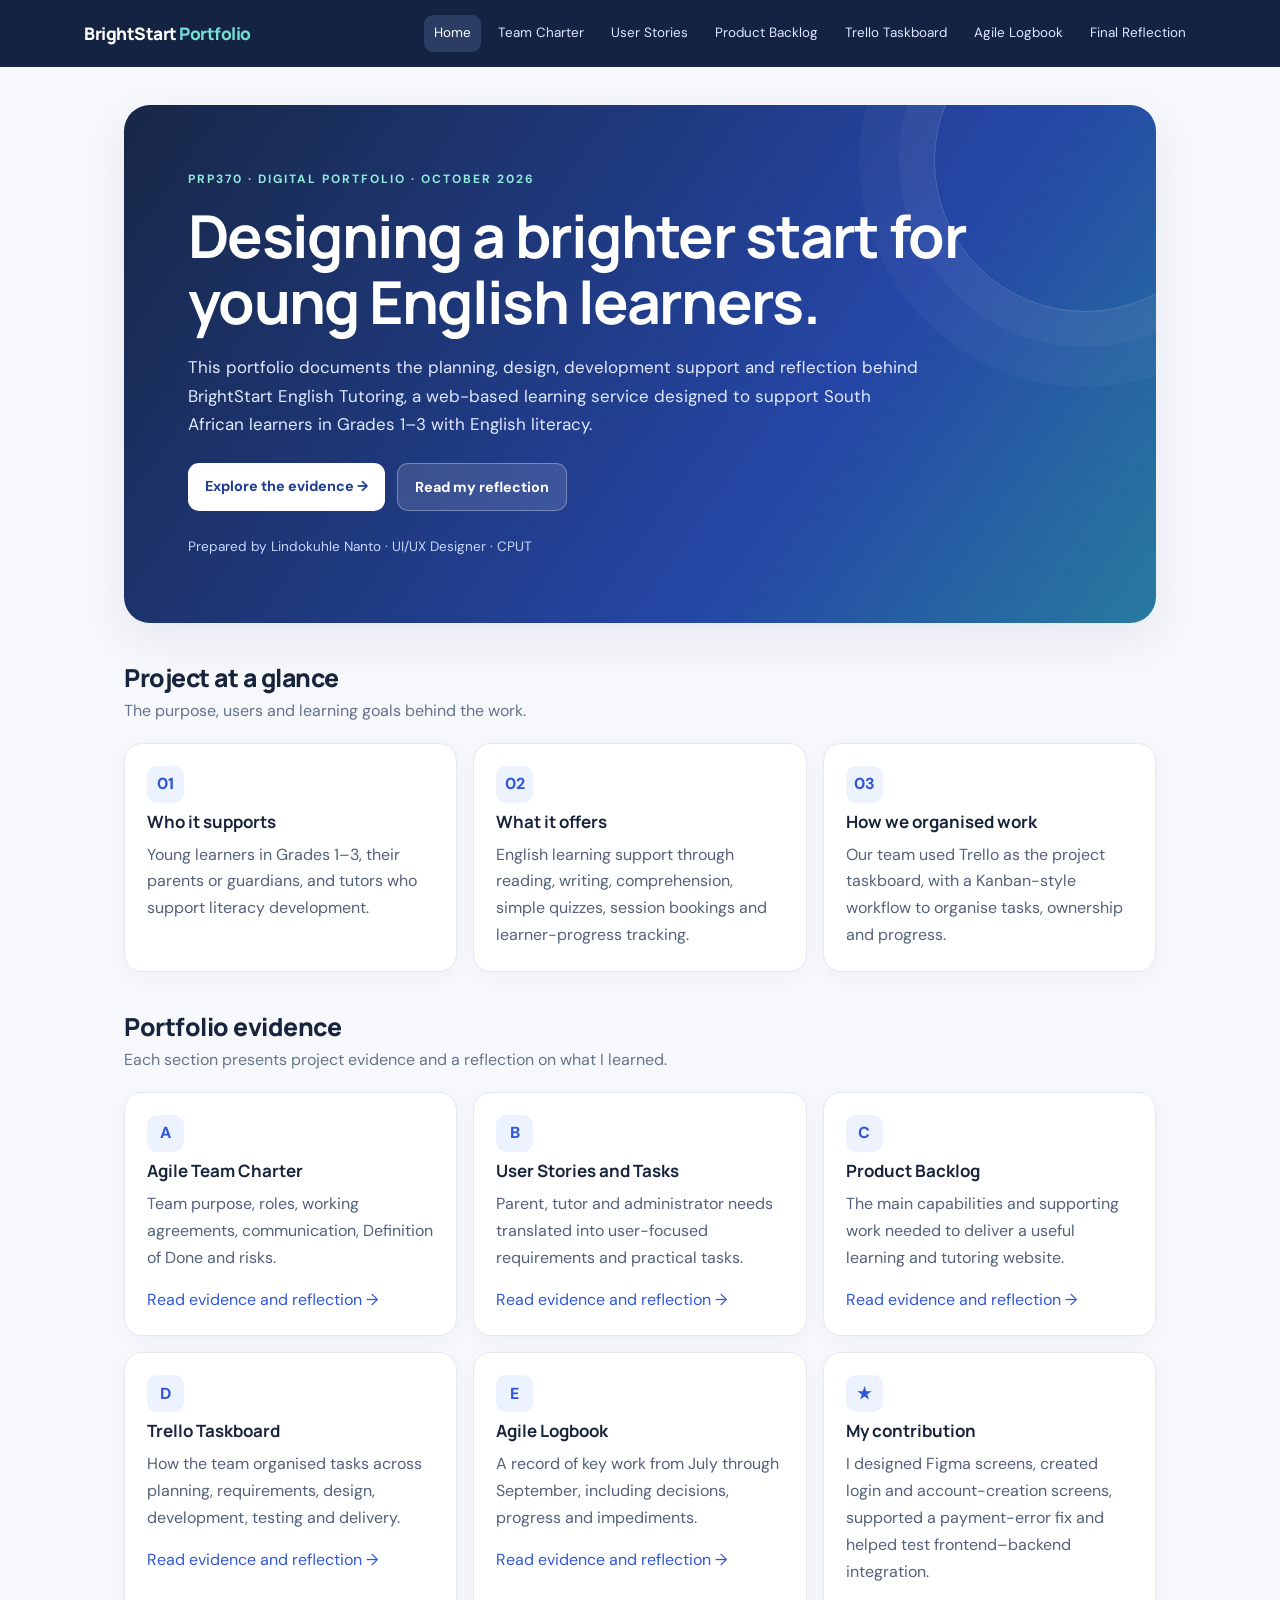
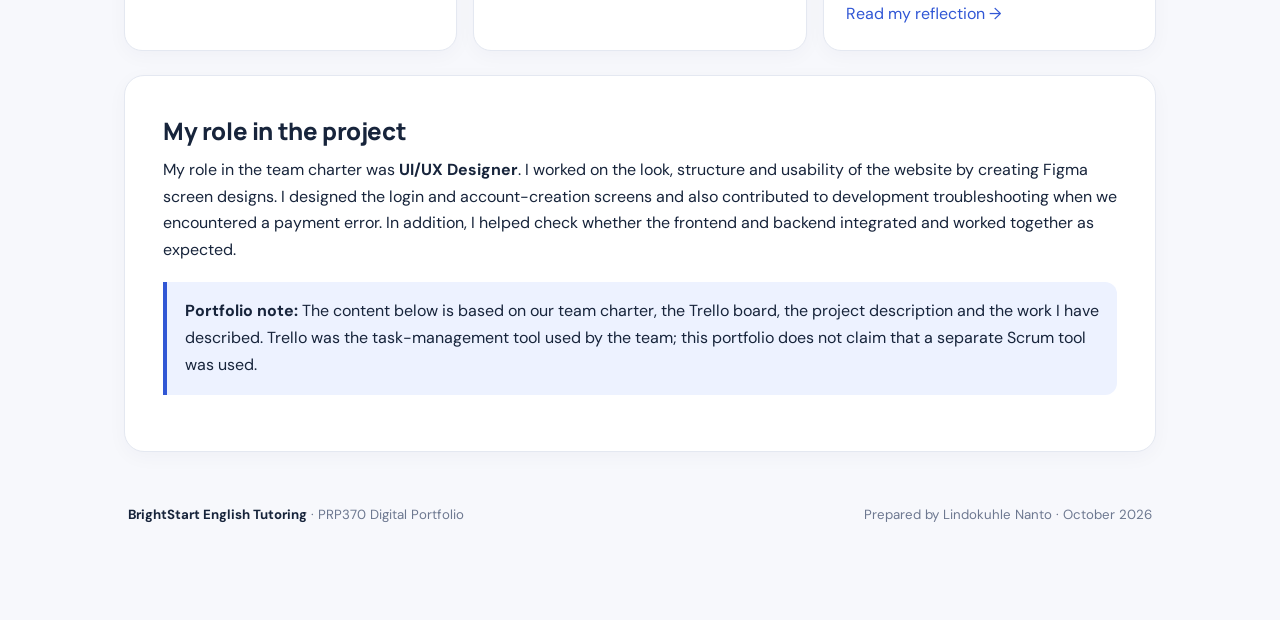
==== index.html @ 58a44426 "Add files via upload" ====
<!doctype html><html lang="en"><head><meta charset="utf-8"><meta name="viewport" content="width=device-width,initial-scale=1"><meta name="description" content="BrightStart English Tutoring digital portfolio by Lindokuhle Nanto"><title>Home | BrightStart Digital Portfolio</title><link rel="stylesheet" href="style.css"></head><body><header class="topbar"><div class="top-inner"><a class="brand" href="index.html">BrightStart <span>Portfolio</span></a><nav class="nav" aria-label="Main navigation"><a class="active" href="index.html">Home</a><a class="" href="agile-team-charter.html">Team Charter</a><a class="" href="user-stories-tasks.html">User Stories</a><a class="" href="product-backlog.html">Product Backlog</a><a class="" href="sprint-backlog.html">Trello Taskboard</a><a class="" href="agile-logbook.html">Agile Logbook</a><a class="" href="complete-submit.html">Final Reflection</a></nav></div></header><main class="wrap"><section class="hero"><div class="eyebrow">PRP370 · Digital Portfolio · October 2026</div><h1>Designing a brighter start for young English learners.</h1><p>This portfolio documents the planning, design, development support and reflection behind BrightStart English Tutoring, a web-based learning service designed to support South African learners in Grades 1–3 with English literacy.</p><div class="actions"><a class="btn" href="agile-team-charter.html">Explore the evidence →</a><a class="btn secondary" href="complete-submit.html">Read my reflection</a></div><div class="hero-note">Prepared by Lindokuhle Nanto · UI/UX Designer · CPUT</div></section>
<div class="section-head"><div><h2>Project at a glance</h2><p>The purpose, users and learning goals behind the work.</p></div></div><section class="grid"><article class="card"><span class="num">01</span><h3>Who it supports</h3><p>Young learners in Grades 1–3, their parents or guardians, and tutors who support literacy development.</p></article><article class="card"><span class="num">02</span><h3>What it offers</h3><p>English learning support through reading, writing, comprehension, simple quizzes, session bookings and learner-progress tracking.</p></article><article class="card"><span class="num">03</span><h3>How we organised work</h3><p>Our team used Trello as the project taskboard, with a Kanban-style workflow to organise tasks, ownership and progress.</p></article></section>
<div class="section-head"><div><h2>Portfolio evidence</h2><p>Each section presents project evidence and a reflection on what I learned.</p></div></div><section class="grid"><article class="card"><span class="num">A</span><h3>Agile Team Charter</h3><p>Team purpose, roles, working agreements, communication, Definition of Done and risks.</p><p style="margin-top:15px"><a href="agile-team-charter.html">Read evidence and reflection →</a></p></article><article class="card"><span class="num">B</span><h3>User Stories and Tasks</h3><p>Parent, tutor and administrator needs translated into user-focused requirements and practical tasks.</p><p style="margin-top:15px"><a href="user-stories-tasks.html">Read evidence and reflection →</a></p></article><article class="card"><span class="num">C</span><h3>Product Backlog</h3><p>The main capabilities and supporting work needed to deliver a useful learning and tutoring website.</p><p style="margin-top:15px"><a href="product-backlog.html">Read evidence and reflection →</a></p></article><article class="card"><span class="num">D</span><h3>Trello Taskboard</h3><p>How the team organised tasks across planning, requirements, design, development, testing and delivery.</p><p style="margin-top:15px"><a href="sprint-backlog.html">Read evidence and reflection →</a></p></article><article class="card"><span class="num">E</span><h3>Agile Logbook</h3><p>A record of key work from July through September, including decisions, progress and impediments.</p><p style="margin-top:15px"><a href="agile-logbook.html">Read evidence and reflection →</a></p></article><article class="card"><span class="num">★</span><h3>My contribution</h3><p>I designed Figma screens, created login and account-creation screens, supported a payment-error fix and helped test frontend–backend integration.</p><p style="margin-top:15px"><a href="complete-submit.html">Read my reflection →</a></p></article></section>
<section class="content"><h2>My role in the project</h2><p>My role in the team charter was <strong>UI/UX Designer</strong>. I worked on the look, structure and usability of the website by creating Figma screen designs. I designed the login and account-creation screens and also contributed to development troubleshooting when we encountered a payment error. In addition, I helped check whether the frontend and backend integrated and worked together as expected.</p><div class="callout"><strong>Portfolio note:</strong> The content below is based on our team charter, the Trello board, the project description and the work I have described. Trello was the task-management tool used by the team; this portfolio does not claim that a separate Scrum tool was used.</div></section><footer class="footer"><span><strong>BrightStart English Tutoring</strong> · PRP370 Digital Portfolio</span><span>Prepared by Lindokuhle Nanto · October 2026</span></footer></main></body></html>
---- style.css ----
@import url('https://fonts.googleapis.com/css2?family=DM+Sans:wght@400;500;600;700&family=Manrope:wght@400;500;600;700;800&display=swap');
:root{--ink:#17243b;--muted:#64748b;--paper:#f7f8fc;--white:#fff;--blue:#3157d5;--blue2:#213c9e;--teal:#2aa99a;--gold:#f3bd58;--line:#e4e8f1;--soft:#edf2ff;--mint:#e9f8f4;--shadow:0 16px 45px rgba(24,42,83,.08)}
*{box-sizing:border-box}html{scroll-behavior:smooth}body{margin:0;background:var(--paper);color:var(--ink);font-family:'DM Sans',sans-serif;line-height:1.68}a{color:var(--blue);text-decoration:none}a:hover{text-decoration:underline}.topbar{background:#142342;color:#fff}.top-inner{max-width:1160px;margin:auto;padding:15px 24px;display:flex;align-items:center;justify-content:space-between;gap:20px}.brand{font-family:Manrope,sans-serif;font-weight:800;letter-spacing:-.5px;color:#fff;font-size:1.08rem}.brand span{color:#77dfd1}.nav{display:flex;gap:7px;flex-wrap:wrap;justify-content:flex-end}.nav a{font-size:.84rem;color:#dfe7ff;padding:7px 10px;border-radius:9px}.nav a:hover,.nav a.active{background:#2b3d63;color:white;text-decoration:none}.wrap{max-width:1080px;margin:0 auto;padding:38px 24px 72px}.hero{background:linear-gradient(125deg,#172746 0%,#2546a6 66%,#2aa99a 130%);border-radius:26px;color:#fff;padding:clamp(30px,6vw,64px);position:relative;overflow:hidden;box-shadow:var(--shadow)}.hero:after{content:'';position:absolute;width:300px;height:300px;border:1px solid rgba(255,255,255,.18);border-radius:50%;right:-80px;top:-95px;box-shadow:0 0 0 35px rgba(255,255,255,.035),0 0 0 75px rgba(255,255,255,.03)}.eyebrow{text-transform:uppercase;letter-spacing:2px;font-size:.75rem;font-weight:700;color:#91eadc}.hero h1{font-family:Manrope,sans-serif;font-size:clamp(2.1rem,5vw,3.7rem);line-height:1.12;letter-spacing:-1.7px;max-width:780px;margin:14px 0 18px}.hero p{max-width:740px;color:#e1e9ff;font-size:1.06rem}.hero .hero-note{font-size:.85rem;color:#c8d7ff;margin-top:25px}.actions{display:flex;gap:12px;flex-wrap:wrap;margin-top:24px}.btn{display:inline-block;background:#fff;color:#1e3b91;padding:11px 17px;border-radius:11px;font-weight:700;font-size:.9rem}.btn.secondary{background:rgba(255,255,255,.12);color:#fff;border:1px solid rgba(255,255,255,.3)}.section-head{margin:38px 0 18px;display:flex;align-items:end;justify-content:space-between;gap:16px}.section-head h2{font:800 1.55rem Manrope,sans-serif;letter-spacing:-.5px;margin:0}.section-head p{color:var(--muted);margin:4px 0 0}.grid{display:grid;grid-template-columns:repeat(3,minmax(0,1fr));gap:16px}.grid.two{grid-template-columns:repeat(2,minmax(0,1fr))}.card{background:var(--white);border:1px solid var(--line);border-radius:18px;padding:22px;box-shadow:0 5px 20px rgba(24,42,83,.035)}.card h3{font:700 1.06rem Manrope,sans-serif;margin:7px 0 9px}.card p{color:#53627a;margin:0}.num{display:inline-grid;place-items:center;background:var(--soft);color:var(--blue);font-weight:800;border-radius:10px;width:37px;height:37px}.tag{display:inline-block;border-radius:999px;background:var(--mint);color:#167969;font-size:.75rem;font-weight:700;padding:4px 10px;margin:3px 5px 3px 0}.pill{display:inline-block;border-radius:999px;background:#fff1d6;color:#855400;padding:4px 10px;font-size:.76rem;font-weight:700}.content{margin-top:24px;background:#fff;border:1px solid var(--line);border-radius:20px;padding:clamp(22px,4vw,38px);box-shadow:0 5px 20px rgba(24,42,83,.035)}.content h2{font:800 1.5rem Manrope,sans-serif;letter-spacing:-.4px;margin:28px 0 10px}.content h2:first-child{margin-top:0}.content h3{font:700 1.08rem Manrope,sans-serif;margin:20px 0 7px}.content p{margin:8px 0 13px}.content ul,.content ol{padding-left:22px}.content li{padding-left:3px;margin:5px 0}.callout{background:#edf2ff;border-left:4px solid var(--blue);padding:16px 18px;border-radius:0 12px 12px 0;margin:18px 0}.reflection{background:#eaf8f4;border:1px solid #c9eee5;border-radius:15px;padding:20px;margin:18px 0}.reflection strong{color:#137567}.table-wrap{overflow-x:auto;border:1px solid var(--line);border-radius:13px;margin:14px 0 20px}table{border-collapse:collapse;width:100%;min-width:650px;background:#fff;font-size:.92rem}th{background:#edf2ff;color:#213b80;text-align:left;font-size:.8rem;text-transform:uppercase;letter-spacing:.6px}th,td{padding:12px 14px;border-bottom:1px solid var(--line);vertical-align:top}tr:last-child td{border-bottom:0}.timeline{border-left:2px solid #d6def4;margin:20px 0 5px 8px;padding-left:23px}.entry{position:relative;padding:0 0 20px}.entry:before{content:'';position:absolute;left:-30px;top:7px;width:12px;height:12px;border-radius:50%;background:var(--teal);border:3px solid #e1f6f1}.date{font-size:.78rem;color:var(--blue);font-weight:800;letter-spacing:.6px;text-transform:uppercase}.entry h3{margin:4px 0 5px}.entry p{color:#53627a;margin:0}.footer{margin-top:30px;padding:22px 4px;color:#6d7890;font-size:.83rem;display:flex;justify-content:space-between;gap:16px;flex-wrap:wrap}.footer strong{color:var(--ink)}.story{border:1px solid var(--line);border-radius:15px;padding:18px;margin:14px 0}.story h3{margin:0 0 8px}.story .storyline{color:#283b5d;font-weight:600}.small{font-size:.88rem;color:var(--muted)}.kpi{font:800 1.8rem Manrope,sans-serif;color:var(--blue)}.quote{font-family:Manrope,sans-serif;font-size:1.14rem;font-weight:600;color:#2a426e;border-left:3px solid var(--teal);padding-left:18px;margin:22px 0}.checklist li::marker{color:var(--teal)}
@media(max-width:820px){.top-inner{align-items:flex-start;flex-direction:column}.nav{justify-content:flex-start}.grid{grid-template-columns:repeat(2,minmax(0,1fr))}}@media(max-width:560px){.wrap{padding:22px 14px 48px}.top-inner{padding:13px 15px}.grid,.grid.two{grid-template-columns:1fr}.hero{border-radius:20px;padding:27px 22px}.hero h1{letter-spacing:-.8px}.content{padding:21px 17px}.section-head{display:block}.nav a{padding:6px 8px;font-size:.78rem}}
@media print{.topbar,.actions{display:none}.wrap{max-width:none;padding:0}.hero,.card,.content{box-shadow:none;break-inside:avoid}body{background:#fff}}
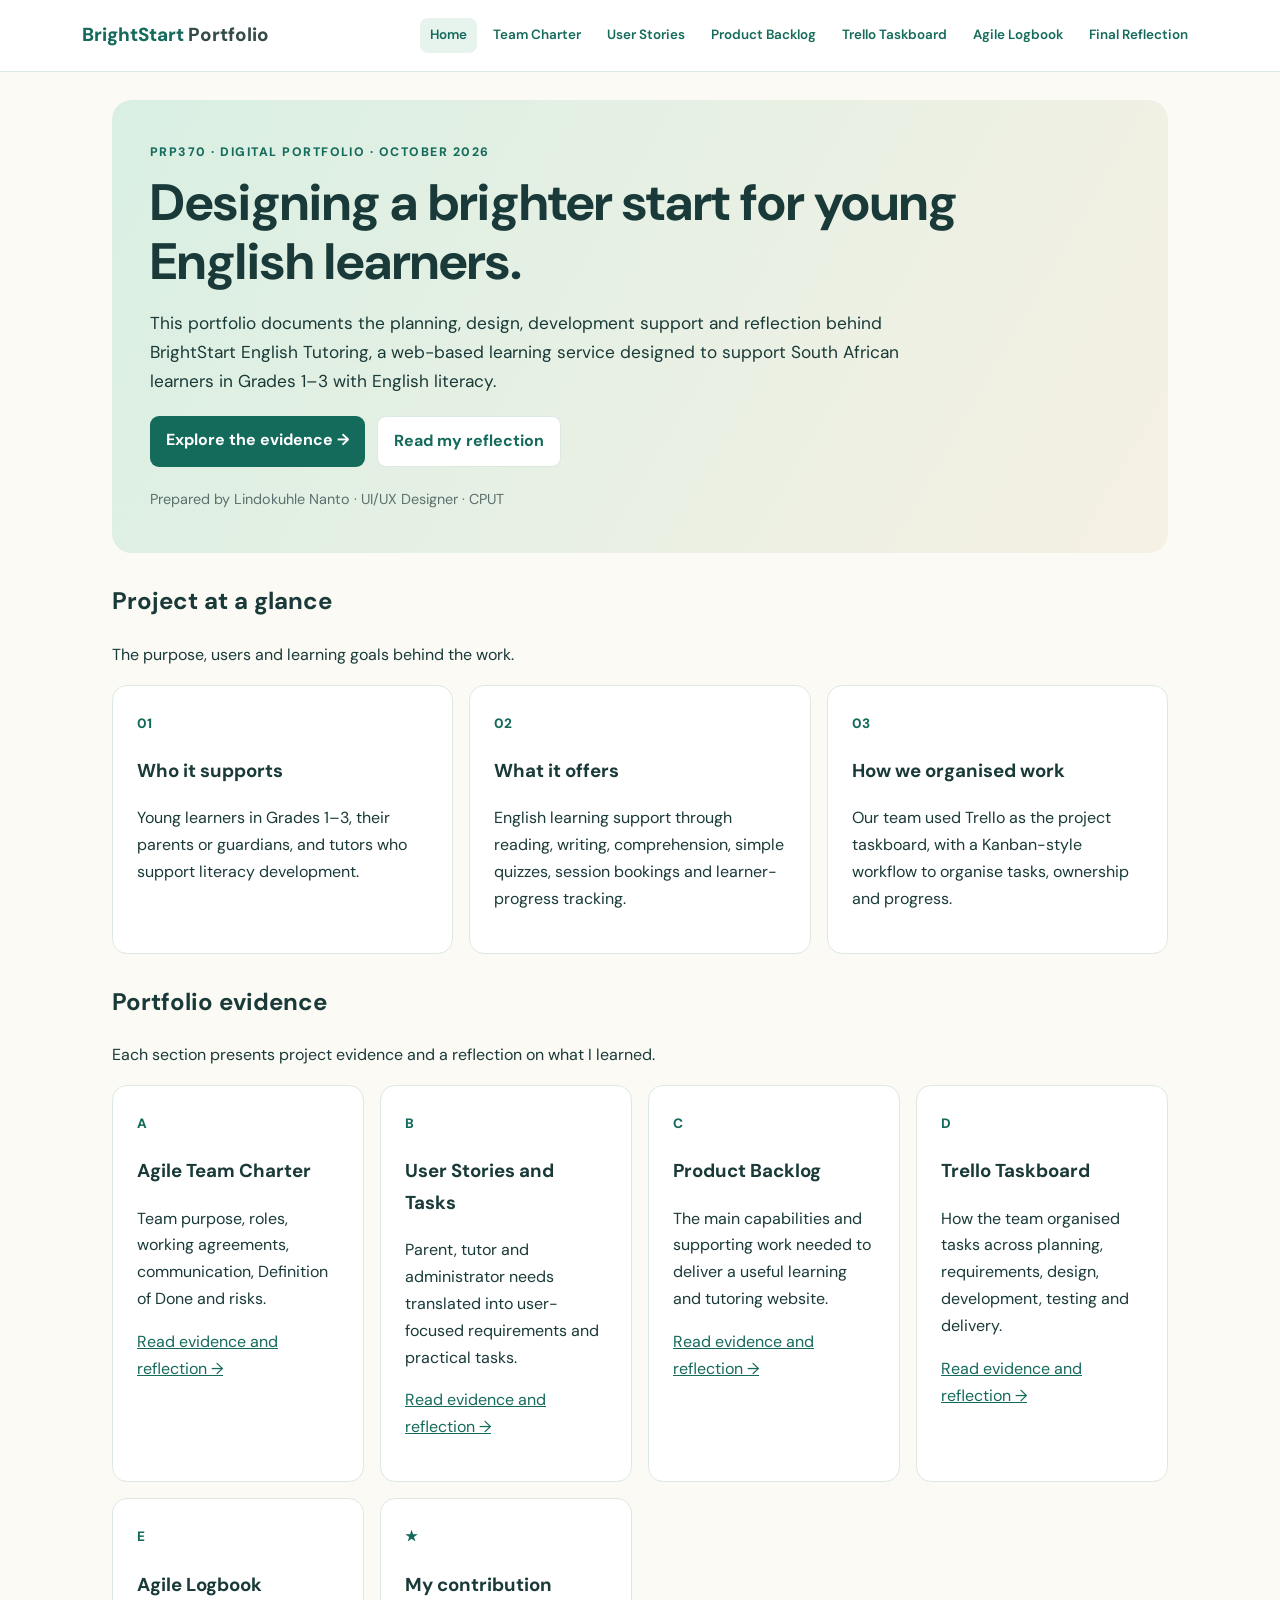
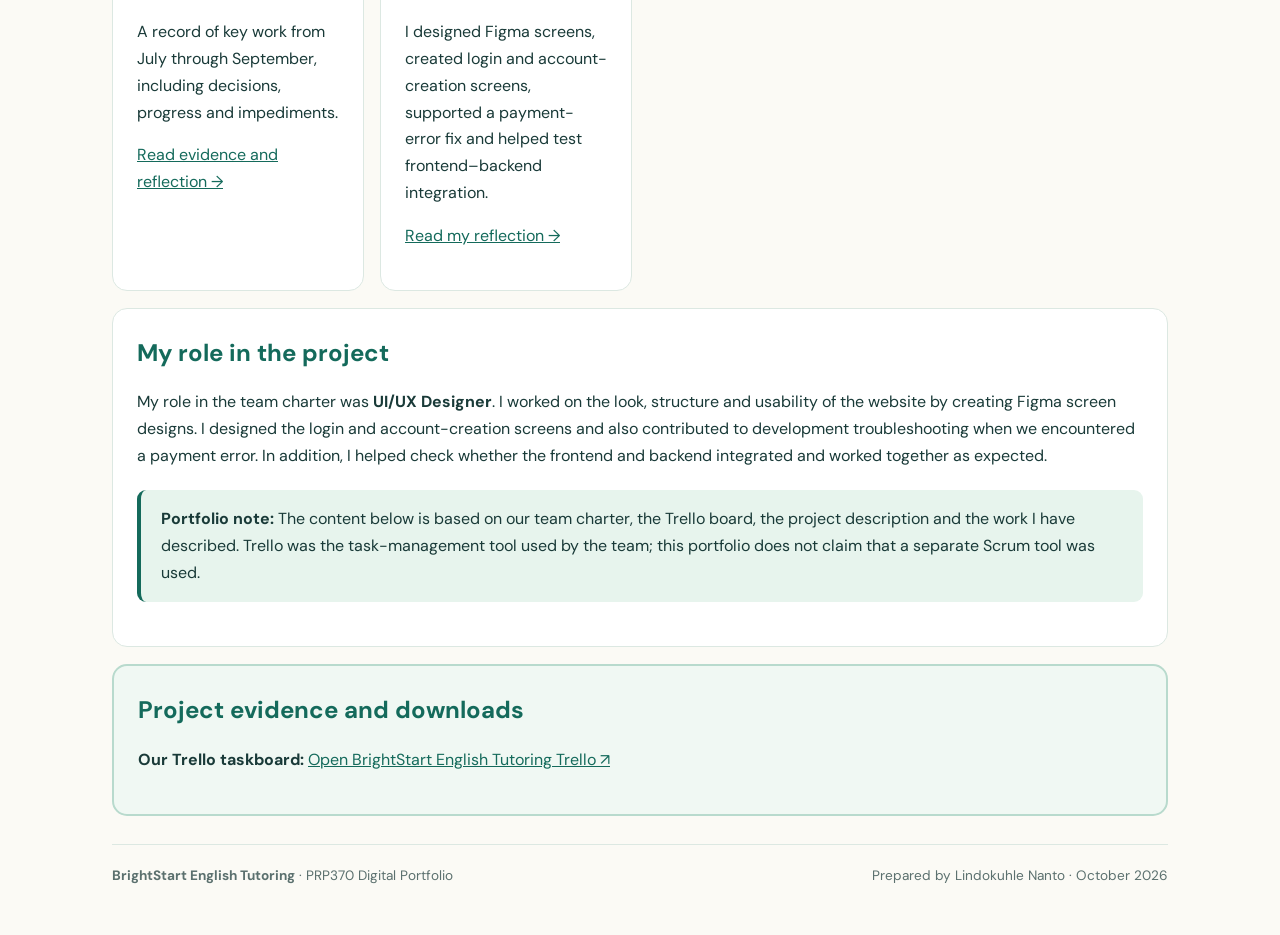
==== commit 7a2f3eae: "Add files via upload" ====
--- a/index.html
+++ b/index.html
@@ -1,4 +1,4 @@
 <!doctype html><html lang="en"><head><meta charset="utf-8"><meta name="viewport" content="width=device-width,initial-scale=1"><meta name="description" content="BrightStart English Tutoring digital portfolio by Lindokuhle Nanto"><title>Home | BrightStart Digital Portfolio</title><link rel="stylesheet" href="style.css"></head><body><header class="topbar"><div class="top-inner"><a class="brand" href="index.html">BrightStart <span>Portfolio</span></a><nav class="nav" aria-label="Main navigation"><a class="active" href="index.html">Home</a><a class="" href="agile-team-charter.html">Team Charter</a><a class="" href="user-stories-tasks.html">User Stories</a><a class="" href="product-backlog.html">Product Backlog</a><a class="" href="sprint-backlog.html">Trello Taskboard</a><a class="" href="agile-logbook.html">Agile Logbook</a><a class="" href="complete-submit.html">Final Reflection</a></nav></div></header><main class="wrap"><section class="hero"><div class="eyebrow">PRP370 · Digital Portfolio · October 2026</div><h1>Designing a brighter start for young English learners.</h1><p>This portfolio documents the planning, design, development support and reflection behind BrightStart English Tutoring, a web-based learning service designed to support South African learners in Grades 1–3 with English literacy.</p><div class="actions"><a class="btn" href="agile-team-charter.html">Explore the evidence →</a><a class="btn secondary" href="complete-submit.html">Read my reflection</a></div><div class="hero-note">Prepared by Lindokuhle Nanto · UI/UX Designer · CPUT</div></section>
 <div class="section-head"><div><h2>Project at a glance</h2><p>The purpose, users and learning goals behind the work.</p></div></div><section class="grid"><article class="card"><span class="num">01</span><h3>Who it supports</h3><p>Young learners in Grades 1–3, their parents or guardians, and tutors who support literacy development.</p></article><article class="card"><span class="num">02</span><h3>What it offers</h3><p>English learning support through reading, writing, comprehension, simple quizzes, session bookings and learner-progress tracking.</p></article><article class="card"><span class="num">03</span><h3>How we organised work</h3><p>Our team used Trello as the project taskboard, with a Kanban-style workflow to organise tasks, ownership and progress.</p></article></section>
 <div class="section-head"><div><h2>Portfolio evidence</h2><p>Each section presents project evidence and a reflection on what I learned.</p></div></div><section class="grid"><article class="card"><span class="num">A</span><h3>Agile Team Charter</h3><p>Team purpose, roles, working agreements, communication, Definition of Done and risks.</p><p style="margin-top:15px"><a href="agile-team-charter.html">Read evidence and reflection →</a></p></article><article class="card"><span class="num">B</span><h3>User Stories and Tasks</h3><p>Parent, tutor and administrator needs translated into user-focused requirements and practical tasks.</p><p style="margin-top:15px"><a href="user-stories-tasks.html">Read evidence and reflection →</a></p></article><article class="card"><span class="num">C</span><h3>Product Backlog</h3><p>The main capabilities and supporting work needed to deliver a useful learning and tutoring website.</p><p style="margin-top:15px"><a href="product-backlog.html">Read evidence and reflection →</a></p></article><article class="card"><span class="num">D</span><h3>Trello Taskboard</h3><p>How the team organised tasks across planning, requirements, design, development, testing and delivery.</p><p style="margin-top:15px"><a href="sprint-backlog.html">Read evidence and reflection →</a></p></article><article class="card"><span class="num">E</span><h3>Agile Logbook</h3><p>A record of key work from July through September, including decisions, progress and impediments.</p><p style="margin-top:15px"><a href="agile-logbook.html">Read evidence and reflection →</a></p></article><article class="card"><span class="num">★</span><h3>My contribution</h3><p>I designed Figma screens, created login and account-creation screens, supported a payment-error fix and helped test frontend–backend integration.</p><p style="margin-top:15px"><a href="complete-submit.html">Read my reflection →</a></p></article></section>
-<section class="content"><h2>My role in the project</h2><p>My role in the team charter was <strong>UI/UX Designer</strong>. I worked on the look, structure and usability of the website by creating Figma screen designs. I designed the login and account-creation screens and also contributed to development troubleshooting when we encountered a payment error. In addition, I helped check whether the frontend and backend integrated and worked together as expected.</p><div class="callout"><strong>Portfolio note:</strong> The content below is based on our team charter, the Trello board, the project description and the work I have described. Trello was the task-management tool used by the team; this portfolio does not claim that a separate Scrum tool was used.</div></section><footer class="footer"><span><strong>BrightStart English Tutoring</strong> · PRP370 Digital Portfolio</span><span>Prepared by Lindokuhle Nanto · October 2026</span></footer></main></body></html>+<section class="content"><h2>My role in the project</h2><p>My role in the team charter was <strong>UI/UX Designer</strong>. I worked on the look, structure and usability of the website by creating Figma screen designs. I designed the login and account-creation screens and also contributed to development troubleshooting when we encountered a payment error. In addition, I helped check whether the frontend and backend integrated and worked together as expected.</p><div class="callout"><strong>Portfolio note:</strong> The content below is based on our team charter, the Trello board, the project description and the work I have described. Trello was the task-management tool used by the team; this portfolio does not claim that a separate Scrum tool was used.</div></section><section class="content download-panel"><h2>Project evidence and downloads</h2><p><strong>Our Trello taskboard:</strong> <a href="https://trello.com/invite/b/69f86a674812f20f01100a88/ATTI023326996834e431a05dfed2463b4373723015F0/brightstart-english-tutorial-service" target="_blank" rel="noopener noreferrer">Open BrightStart English Tutoring Trello ↗</a></p></section><footer class="footer"><span><strong>BrightStart English Tutoring</strong> · PRP370 Digital Portfolio</span><span>Prepared by Lindokuhle Nanto · October 2026</span></footer></main></body></html>
--- a/style.css
+++ b/style.css
@@ -1,5 +1,3 @@
-@import url('https://fonts.googleapis.com/css2?family=DM+Sans:wght@400;500;600;700&family=Manrope:wght@400;500;600;700;800&display=swap');
-:root{--ink:#17243b;--muted:#64748b;--paper:#f7f8fc;--white:#fff;--blue:#3157d5;--blue2:#213c9e;--teal:#2aa99a;--gold:#f3bd58;--line:#e4e8f1;--soft:#edf2ff;--mint:#e9f8f4;--shadow:0 16px 45px rgba(24,42,83,.08)}
-*{box-sizing:border-box}html{scroll-behavior:smooth}body{margin:0;background:var(--paper);color:var(--ink);font-family:'DM Sans',sans-serif;line-height:1.68}a{color:var(--blue);text-decoration:none}a:hover{text-decoration:underline}.topbar{background:#142342;color:#fff}.top-inner{max-width:1160px;margin:auto;padding:15px 24px;display:flex;align-items:center;justify-content:space-between;gap:20px}.brand{font-family:Manrope,sans-serif;font-weight:800;letter-spacing:-.5px;color:#fff;font-size:1.08rem}.brand span{color:#77dfd1}.nav{display:flex;gap:7px;flex-wrap:wrap;justify-content:flex-end}.nav a{font-size:.84rem;color:#dfe7ff;padding:7px 10px;border-radius:9px}.nav a:hover,.nav a.active{background:#2b3d63;color:white;text-decoration:none}.wrap{max-width:1080px;margin:0 auto;padding:38px 24px 72px}.hero{background:linear-gradient(125deg,#172746 0%,#2546a6 66%,#2aa99a 130%);border-radius:26px;color:#fff;padding:clamp(30px,6vw,64px);position:relative;overflow:hidden;box-shadow:var(--shadow)}.hero:after{content:'';position:absolute;width:300px;height:300px;border:1px solid rgba(255,255,255,.18);border-radius:50%;right:-80px;top:-95px;box-shadow:0 0 0 35px rgba(255,255,255,.035),0 0 0 75px rgba(255,255,255,.03)}.eyebrow{text-transform:uppercase;letter-spacing:2px;font-size:.75rem;font-weight:700;color:#91eadc}.hero h1{font-family:Manrope,sans-serif;font-size:clamp(2.1rem,5vw,3.7rem);line-height:1.12;letter-spacing:-1.7px;max-width:780px;margin:14px 0 18px}.hero p{max-width:740px;color:#e1e9ff;font-size:1.06rem}.hero .hero-note{font-size:.85rem;color:#c8d7ff;margin-top:25px}.actions{display:flex;gap:12px;flex-wrap:wrap;margin-top:24px}.btn{display:inline-block;background:#fff;color:#1e3b91;padding:11px 17px;border-radius:11px;font-weight:700;font-size:.9rem}.btn.secondary{background:rgba(255,255,255,.12);color:#fff;border:1px solid rgba(255,255,255,.3)}.section-head{margin:38px 0 18px;display:flex;align-items:end;justify-content:space-between;gap:16px}.section-head h2{font:800 1.55rem Manrope,sans-serif;letter-spacing:-.5px;margin:0}.section-head p{color:var(--muted);margin:4px 0 0}.grid{display:grid;grid-template-columns:repeat(3,minmax(0,1fr));gap:16px}.grid.two{grid-template-columns:repeat(2,minmax(0,1fr))}.card{background:var(--white);border:1px solid var(--line);border-radius:18px;padding:22px;box-shadow:0 5px 20px rgba(24,42,83,.035)}.card h3{font:700 1.06rem Manrope,sans-serif;margin:7px 0 9px}.card p{color:#53627a;margin:0}.num{display:inline-grid;place-items:center;background:var(--soft);color:var(--blue);font-weight:800;border-radius:10px;width:37px;height:37px}.tag{display:inline-block;border-radius:999px;background:var(--mint);color:#167969;font-size:.75rem;font-weight:700;padding:4px 10px;margin:3px 5px 3px 0}.pill{display:inline-block;border-radius:999px;background:#fff1d6;color:#855400;padding:4px 10px;font-size:.76rem;font-weight:700}.content{margin-top:24px;background:#fff;border:1px solid var(--line);border-radius:20px;padding:clamp(22px,4vw,38px);box-shadow:0 5px 20px rgba(24,42,83,.035)}.content h2{font:800 1.5rem Manrope,sans-serif;letter-spacing:-.4px;margin:28px 0 10px}.content h2:first-child{margin-top:0}.content h3{font:700 1.08rem Manrope,sans-serif;margin:20px 0 7px}.content p{margin:8px 0 13px}.content ul,.content ol{padding-left:22px}.content li{padding-left:3px;margin:5px 0}.callout{background:#edf2ff;border-left:4px solid var(--blue);padding:16px 18px;border-radius:0 12px 12px 0;margin:18px 0}.reflection{background:#eaf8f4;border:1px solid #c9eee5;border-radius:15px;padding:20px;margin:18px 0}.reflection strong{color:#137567}.table-wrap{overflow-x:auto;border:1px solid var(--line);border-radius:13px;margin:14px 0 20px}table{border-collapse:collapse;width:100%;min-width:650px;background:#fff;font-size:.92rem}th{background:#edf2ff;color:#213b80;text-align:left;font-size:.8rem;text-transform:uppercase;letter-spacing:.6px}th,td{padding:12px 14px;border-bottom:1px solid var(--line);vertical-align:top}tr:last-child td{border-bottom:0}.timeline{border-left:2px solid #d6def4;margin:20px 0 5px 8px;padding-left:23px}.entry{position:relative;padding:0 0 20px}.entry:before{content:'';position:absolute;left:-30px;top:7px;width:12px;height:12px;border-radius:50%;background:var(--teal);border:3px solid #e1f6f1}.date{font-size:.78rem;color:var(--blue);font-weight:800;letter-spacing:.6px;text-transform:uppercase}.entry h3{margin:4px 0 5px}.entry p{color:#53627a;margin:0}.footer{margin-top:30px;padding:22px 4px;color:#6d7890;font-size:.83rem;display:flex;justify-content:space-between;gap:16px;flex-wrap:wrap}.footer strong{color:var(--ink)}.story{border:1px solid var(--line);border-radius:15px;padding:18px;margin:14px 0}.story h3{margin:0 0 8px}.story .storyline{color:#283b5d;font-weight:600}.small{font-size:.88rem;color:var(--muted)}.kpi{font:800 1.8rem Manrope,sans-serif;color:var(--blue)}.quote{font-family:Manrope,sans-serif;font-size:1.14rem;font-weight:600;color:#2a426e;border-left:3px solid var(--teal);padding-left:18px;margin:22px 0}.checklist li::marker{color:var(--teal)}
-@media(max-width:820px){.top-inner{align-items:flex-start;flex-direction:column}.nav{justify-content:flex-start}.grid{grid-template-columns:repeat(2,minmax(0,1fr))}}@media(max-width:560px){.wrap{padding:22px 14px 48px}.top-inner{padding:13px 15px}.grid,.grid.two{grid-template-columns:1fr}.hero{border-radius:20px;padding:27px 22px}.hero h1{letter-spacing:-.8px}.content{padding:21px 17px}.section-head{display:block}.nav a{padding:6px 8px;font-size:.78rem}}
-@media print{.topbar,.actions{display:none}.wrap{max-width:none;padding:0}.hero,.card,.content{box-shadow:none;break-inside:avoid}body{background:#fff}}
+@import url('https://fonts.googleapis.com/css2?family=DM+Sans:wght@400;500;600;700;800&display=swap');
+:root{--ink:#193a38;--green:#146a5b;--light:#e7f4ed;--cream:#fbfaf5;--line:#dce8e2;--muted:#5b706e}
+*{box-sizing:border-box}body{margin:0;background:var(--cream);color:var(--ink);font-family:'DM Sans',Arial,sans-serif;line-height:1.68}a{color:var(--green)}.topbar{background:#fff;border-bottom:1px solid var(--line)}.top-inner{max-width:1160px;margin:auto;padding:18px 22px;display:flex;justify-content:space-between;align-items:center;gap:20px;flex-wrap:wrap}.brand{font-weight:800;font-size:1.18rem;text-decoration:none}.brand span{color:#354b49}.nav{display:flex;gap:6px;flex-wrap:wrap}.nav a{padding:6px 10px;text-decoration:none;border-radius:8px;font-size:.84rem;font-weight:600}.nav a:hover,.nav .active{background:var(--light)}.wrap{max-width:1100px;margin:28px auto;padding:0 22px}.hero{padding:42px 38px;background:linear-gradient(120deg,#d9efe3,#f6f1e4);border-radius:20px}.eyebrow{text-transform:uppercase;font-weight:800;letter-spacing:.12em;color:var(--green);font-size:.77rem}.hero h1{font-size:clamp(2rem,4vw,3.2rem);line-height:1.15;margin:12px 0}.hero p{max-width:780px;font-size:1.08rem}.hero-note,.small{font-size:.9rem;color:var(--muted)}.content,.card{background:#fff;border:1px solid var(--line);border-radius:15px;padding:24px;margin:17px 0}.content h2{color:var(--green);margin:22px 0 8px}.content h2:first-child{margin-top:0}.content h3{margin-bottom:6px}.reflection,.callout{background:var(--light);border-left:4px solid var(--green);border-radius:9px;padding:16px 20px;margin:20px 0}.table-wrap{overflow-x:auto}table{border-collapse:collapse;width:100%;font-size:.93rem}th,td{border:1px solid var(--line);padding:10px 12px;text-align:left;vertical-align:top}th{background:var(--light)}.grid{display:grid;grid-template-columns:repeat(auto-fit,minmax(245px,1fr));gap:16px}.grid .card{margin:0}.section-head{margin:28px 0 12px}.actions{display:flex;flex-wrap:wrap;gap:12px;margin:20px 0}.btn{display:inline-block;background:var(--green);color:#fff!important;text-decoration:none;padding:11px 16px;border-radius:9px;font-weight:700}.btn.secondary{background:#fff;color:var(--green)!important;border:1px solid var(--line)}.num{font-size:.85rem;color:var(--green);font-weight:800}.footer{border-top:1px solid var(--line);padding:20px 0;margin-top:28px;display:flex;justify-content:space-between;gap:14px;flex-wrap:wrap;color:var(--muted);font-size:.85rem}.download-panel{background:#f0f8f3;border:2px solid #b8dacd}.download-panel .btn{margin:7px 0}@media(max-width:680px){.hero{padding:28px 20px}.top-inner{align-items:flex-start}.nav a{font-size:.79rem}}
